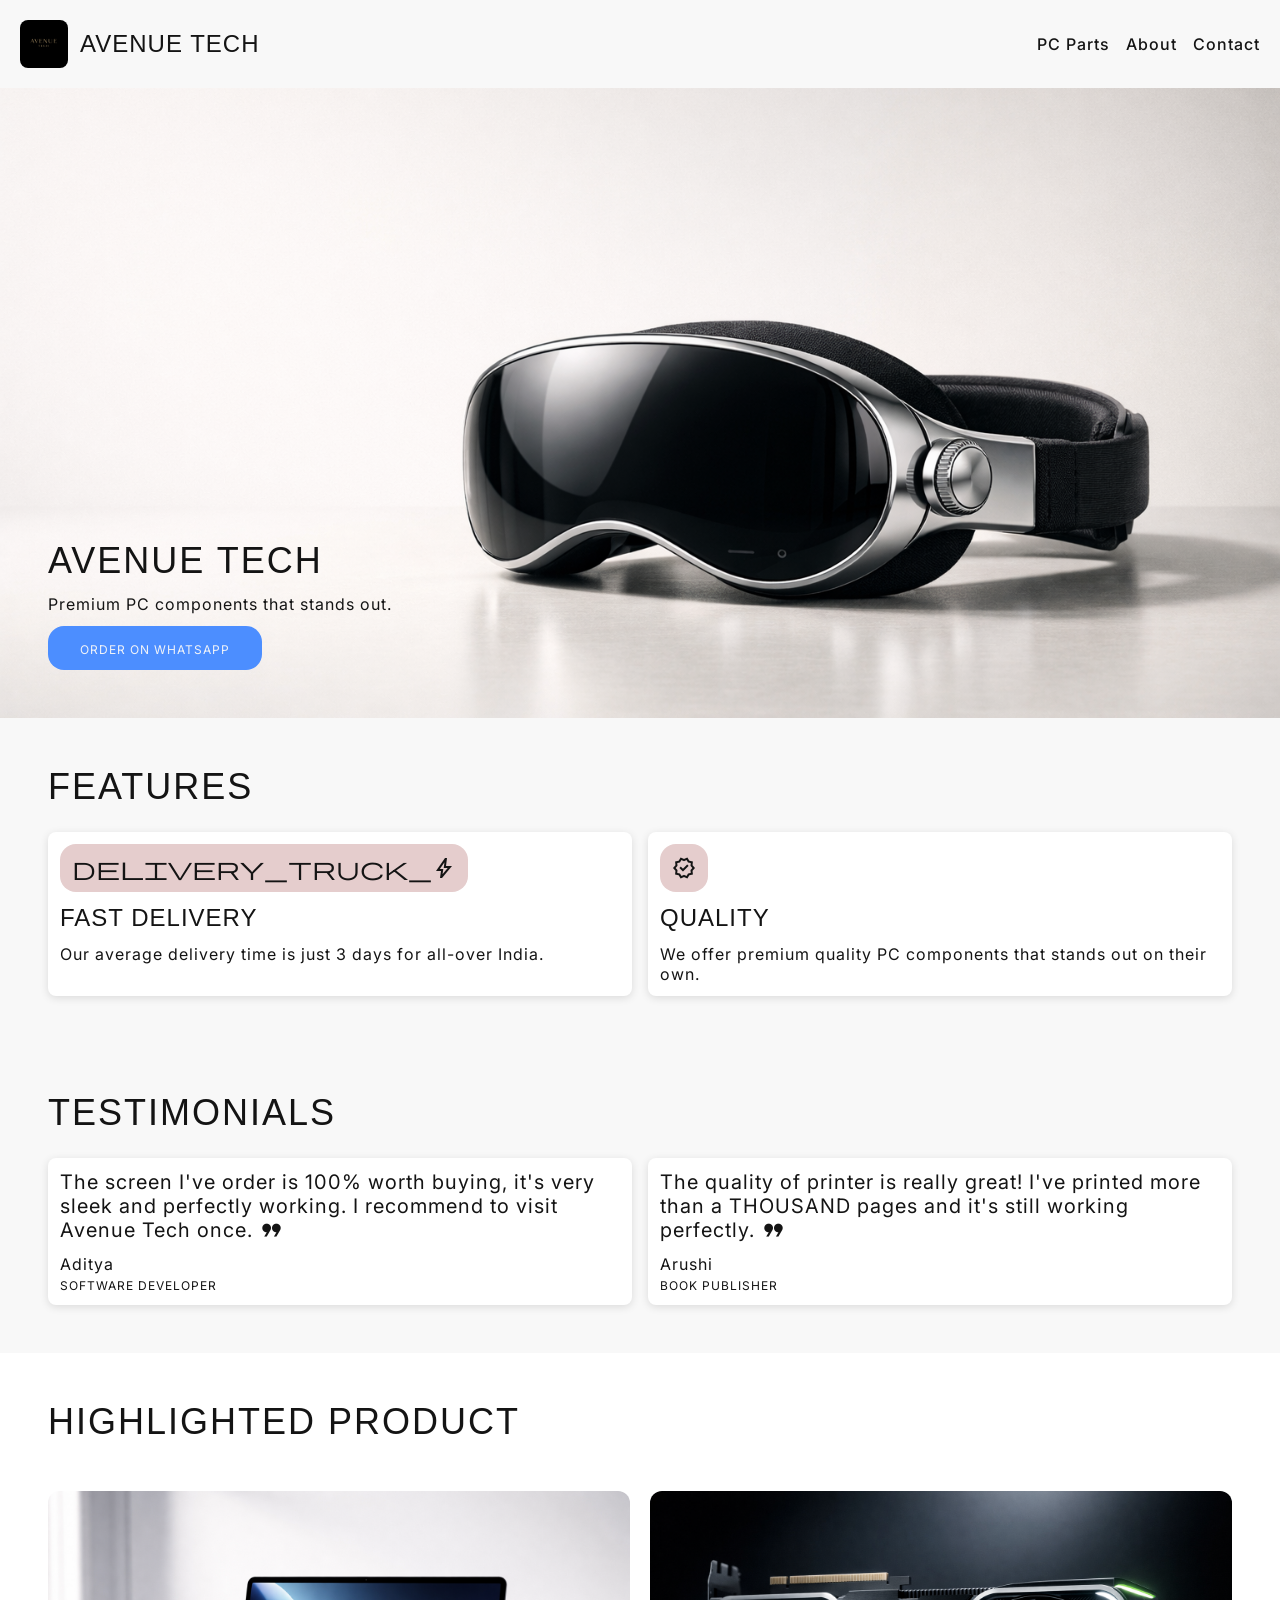
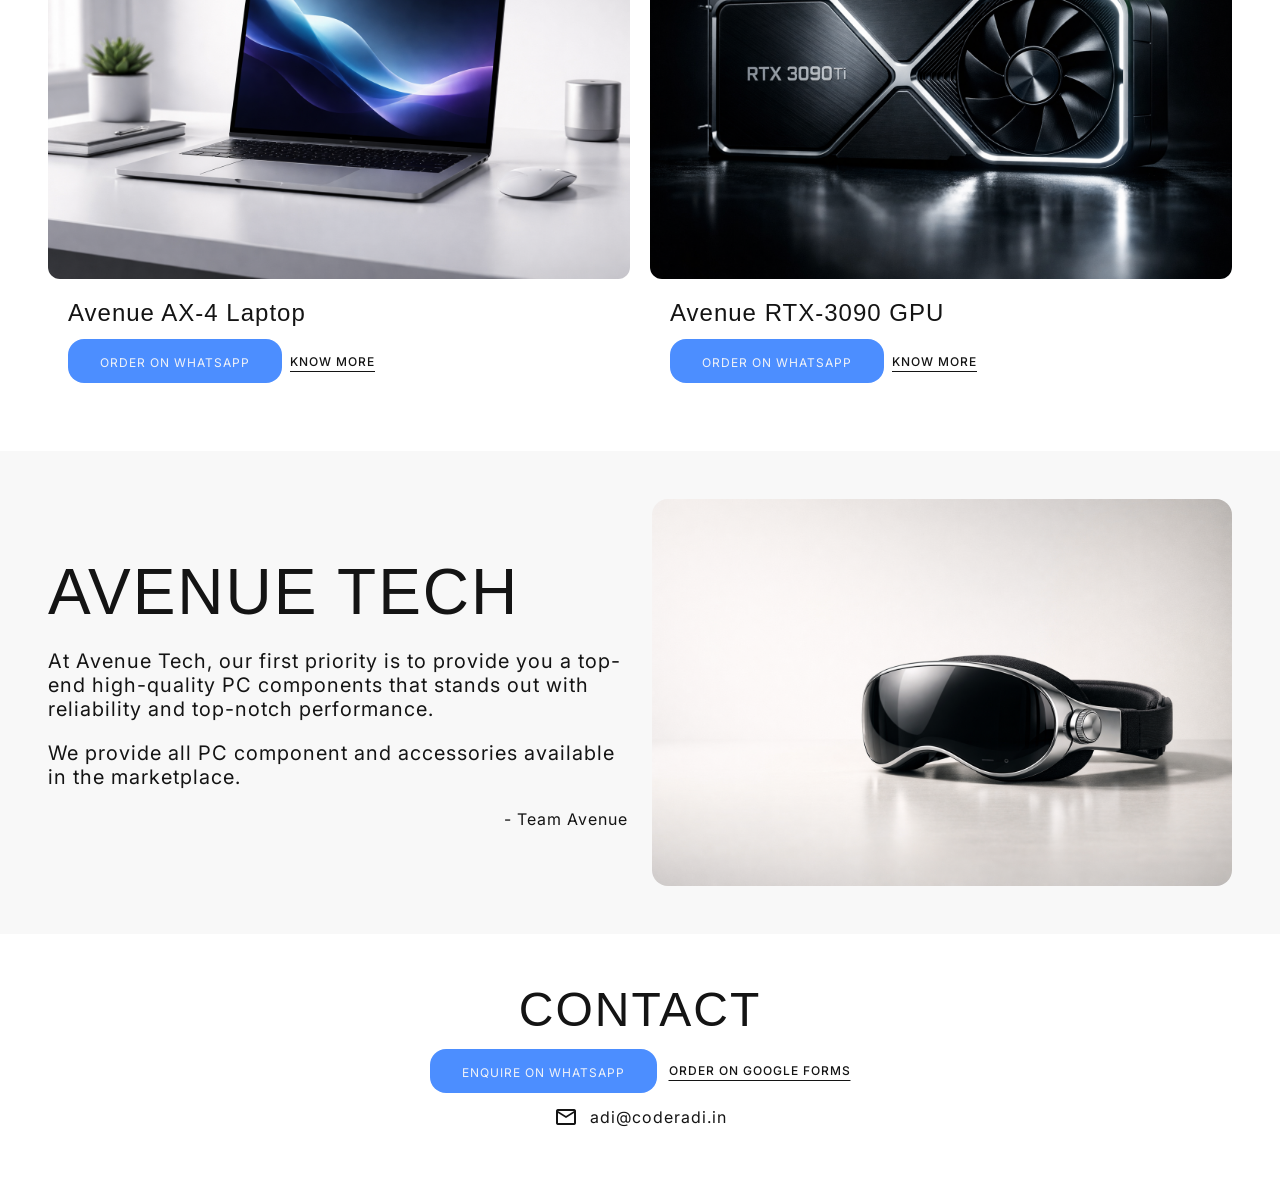
==== index.html @ 26269268 "Initialized project; Coded page-1. [UPDATE: 17.026.03.S1]" ====
<!DOCTYPE html>
<html lang="en">

<head>
    <meta charset="UTF-8">
    <meta name="viewport" content="width=device-width, initial-scale=1.0">


    <title>Avenue Tech &bull; Premium PC components that stands out.</title>

    <link rel="stylesheet" href="base.css">
    <link rel="stylesheet" href="index.css">
</head>

<body>
    <header class="header">
        <section class="section p-20 row h-sb">
            <a href="index.html" class="link row gap-12">
                <img src="assets/logo.png" alt="Avenue Tech" class="logo">
                <h3 class="h3 uppercase">avenue tech</h3>
            </a>

            <ul class="list row gap-16">
                <li><a href="pc-parts.html" class="link">PC Parts</a></li>
                <li><a href="#about" class="link">About</a></li>
                <li><a href="#contact" class="link">Contact</a></li>
            </ul>
        </section>
    </header>

    <main class="main">
        <section class="hero">
            <section class="section p-48 column h-en gap-12">
                <h1 class="h1">avenue tech</h1>
                <p class="para">Premium PC components that stands out.</p>

                <a target="_blank"
                    href="https://wa.me/9044791312/?text='Hi, I want to customize the demo site [Avenue Tech] `TS-2601` for my business.'"
                    class="link btn fl pv-12 ph-32 rounded-16">
                    <span class="mini uppercase">Order on Whatsapp</span>
                </a>
            </section>
        </section>

        <section class="featured">
            <section class="section p-48 column gap-24">
                <h1 class="h1">Features</h1>

                <div class="grid gap-16">
                    <div class="feature bg-card column gap-12 p-12 rounded-8 shadow-sm">
                        <span class="symbol p-12 rounded-16">delivery_truck_bolt</span>
                        <h3 class="h3 uppercase">Fast delivery</h3>

                        <p class="para">Our average delivery time is just 3 days for all-over India.</p>
                    </div>

                    <div class="feature bg-card column gap-12 p-12 rounded-8 shadow-sm">
                        <span class="symbol p-12 rounded-16">verified</span>
                        <h3 class="h3 uppercase">Quality</h3>

                        <p class="para">We offer premium quality PC components that stands out on their own.</p>
                    </div>
                </div>
                </div>
            </section>
        </section>

        <section class="testimonials">
            <section class="section p-48 column gap-24">
                <h1 class="h1">Testimonials</h1>

                <div class="grid gap-16">
                    <div class="review bg-card column gap-12 p-12 rounded-8 shadow-sm">
                        <p class="para fs-20">The screen I've order is 100% worth buying, it's very sleek and perfectly
                            working. I recommend to visit Avenue Tech once. <span
                                class="symbol fl-icon">format_quote</span></p>

                        <div class="column gap-4">
                            <span class="text">Aditya</span>
                            <span class="mini uppercase">software developer</span>
                        </div>
                    </div>

                    <div class="review bg-card column gap-12 p-12 rounded-8 shadow-sm">
                        <p class="para fs-20">The quality of printer is really great! I've printed more than a THOUSAND
                            pages and it's still working perfectly. <span class="symbol fl-icon">format_quote</span></p>

                        <div class="column gap-4">
                            <span class="text">Arushi</span>
                            <span class="mini uppercase">book publisher</span>
                        </div>
                    </div>
                </div>
            </section>
        </section>

        <section class="highlighted bg-card">
            <section class="section p-48 column gap-48">
                <h1 class="h1">Highlighted Product</h1>

                <div class="grid gap-20">
                    <div class="product">
                        <div class="image-content rounded-12">
                            <img src="assets/highlight-1.png" alt="Avenue AX-4 Laptop" class="img">
                        </div>

                        <div class="text-content column gap-12 p-20">
                            <h3 class="h3">Avenue AX-4 Laptop</h3>

                            <div class="res-row gap-8">
                                <a target="_blank"
                                    href="https://wa.me/9044791312/?text='Hi, I want to customize the demo site [Avenue Tech] `TS-2601` for my business.'"
                                    class="link btn fl pv-12 ph-32 rounded-16">
                                    <span class="mini uppercase">order on whatsapp</span>
                                </a>

                                <span class="ulink mini uppercase knowMoreBtn">Know more</span>
                            </div>
                        </div>
                    </div>

                    <div class="product">
                        <div class="image-content rounded-12">
                            <img src="assets/highlight-2.png" alt="Avenue RTX-3090 GPU" class="img">
                        </div>

                        <div class="text-content column gap-12 p-20">
                            <h3 class="h3">Avenue RTX-3090 GPU</h3>

                            <div class="res-row gap-8">
                                <a target="_blank"
                                    href="https://wa.me/9044791312/?text='Hi, I want to customize the demo site [Avenue Tech] `TS-2601` for my business.'"
                                    class="link btn fl pv-12 ph-32 rounded-16">
                                    <span class="mini uppercase">order on whatsapp</span>
                                </a>

                                <span class="ulink mini uppercase knowMoreBtn">Know more</span>
                            </div>
                        </div>
                    </div>
                </div>
            </section>
        </section>

        <section class="about" id="about">
            <section class="section grid gap-24 p-48">
                <div class="text-content column gap-20 h-center">
                    <h1 class="h1 fs-64">Avenue Tech</h1>

                    <p class="para fs-20">At Avenue Tech, our first priority is to provide you a top-end high-quality PC
                        components that stands out with reliability and top-notch performance.</p>

                    <p class="para fs-20">We provide all PC component and accessories available in the marketplace.</p>

                    <span class="text text-right">- Team Avenue</span>
                </div>

                <div class="image-content rounded-16">
                    <img src="assets/hero.png" alt="Avenue Tech" class="img rounded-16">
                </div>
            </section>
        </section>

        <section class="contact bg-card" id="contact">
            <section class="section p-48 column gap-12 center text-center">
                <h1 class="h1 fs-48">contact</h1>

                <div class="res-row center gap-12">
                    <a target="_blank"
                        href="https://wa.me/9044791312/?text='Hi, I want to customize the demo site [Avenue Tech] `TS-2601` for my business.'"
                        class="link btn fl pv-12 ph-32 rounded-16">
                        <span class="mini uppercase">enquire on whatsapp</span>
                    </a>

                    <span class="ulink mini uppercase">order on Google Forms</span>
                </div>

                <a href="mailto:adi@coderadi.in" class="link highlight row gap-12">
                    <span class="symbol">mail</span>
                    <span class="text">adi@coderadi.in</span>
                </a>
            </section>
        </section>
    </main>
</body>

</html>
---- base.css ----
/* ================================================== */
/* IMPORTS */
/* ================================================== */

@import url('https://fonts.googleapis.com/css2?family=Inter:ital,opsz,wght@0,14..32,100..900;1,14..32,100..900&family=Iosevka+Charon:ital,wght@0,300;0,400;0,500;0,700;1,300;1,400;1,500;1,700&display=swap');
@import url("https://fonts.googleapis.com/css2?family=Material+Symbols+Outlined:opsz,wght,FILL,GRAD@20..48,100..700,0..1,-50..200");

/* ================================================== */
/* KEYFRAMES */
/* ================================================== */

@keyframes animatedArrowAnimation {
    0%, 100% { transform: translateY(0) }
    50% { transform: translateY(-48px) }
}

.animated-arrow {
    position: fixed;
    bottom: 20px;
    left: 50%;
    right: 50%;
    animation: animatedArrowAnimation 2s cubic-bezier(0.7,0.1,0.5,0.9) infinite;
}

/* ================================================== */
/* BASIC */
/* ================================================== */

:root {
    --color-bg-main: #F8F8F8;
    --color-bg-card: #FFFFFF;

    --color-text-main: #141414;
    --color-text-alt: #636363;
    
    --color-accent-main: #4C8EFF;
    --color-accent-alt: #7C8EFF;

    --color-border: #E5CDCD;
}

* {
    margin: 0;
    padding: 0;
    font-family: "Inter", sans-serif;
    box-sizing: border-box;
    letter-spacing: 1px;
}

*::-webkit-scrollbar { display: none; }

*::selection {
    background-color: var(--color-accent-main);
    color: var(--color-text-main);
}

/* ================================================== */
/* CONTAINERS */
/* ================================================== */

body {
    background-color: var(--color-bg-main);
    color: var(--color-text-main);
    min-height: 100vh;
}

html { scroll-behavior: smooth; }

.section {
    max-width: 1696px;
    height: 100%;
    width: 100%;
    margin: 0 auto;
}

@media (max-width: 568px) {
    .section { padding: 20px !important; }
}

/* ================================================== */
/* DISPLAY */
/* ================================================== */

.hidden { display: none; }
.flex { display: flex; }
.grid { display: grid; }

/* ================================================== */
/* FLEX */
/* ================================================== */

.row {
    display: flex;
    align-items: center;
}

.column {
    display: flex;
    flex-direction: column;
}

.res-row {
    display: flex;
    align-items: center;
    flex-wrap: wrap;
}

.v-center { align-items: center; }
.v-en { align-items: end; }
.v-st { align-items: start; }
.h-center { justify-content: center; }
.h-en { justify-content: end; }
.h-se { justify-content: space-evenly; }
.h-sb { justify-content: space-between; }
.center { display: flex; align-items: center; justify-content: center; }

/* ================================================== */
/* GRID */
/* ================================================== */

.cols-1 { grid-template-columns: repeat(1, minmax(0, 1fr)); }
.cols-2 { grid-template-columns: repeat(2, minmax(0, 1fr)); }
.cols-3 { grid-template-columns: repeat(3, minmax(0, 1fr)); }
.cols-4 { grid-template-columns: repeat(4, minmax(0, 1fr)); }
.rows-1 { grid-template-rows: repeat(1, minmax(0, 1fr)); }
.rows-2 { grid-template-rows: repeat(2, minmax(0, 1fr)); }
.rows-3 { grid-template-rows: repeat(3, minmax(0, 1fr)); }

/* ================================================== */
/* GAP */
/* ================================================== */

.gap-4 { gap: 4px; }
.gap-8 { gap: 8px; }
.gap-12 { gap: 12px; }
.gap-16 { gap: 16px; }
.gap-20 { gap: 20px; }
.gap-24 { gap: 24px; }
.gap-32 { gap: 32px; }
.gap-40 { gap: 40px; }
.gap-48 { gap: 48px; }
.gap-64 { gap: 64px; }
.gap-96 { gap: 96px; }

/* ================================================== */
/* SPACING */
/* ================================================== */

.m-4 { margin: 4px; }
.m-8 { margin: 8px; }
.m-12 { margin: 12px; }
.m-16 { margin: 16px; }
.m-20 { margin: 20px; }
.m-24 { margin: 24px; }
.m-32 { margin: 32px; }
.m-auto { margin: auto; }
.mx-auto { margin: 0 auto;}

.mv-4 { margin-top: 4px 0; }
.mv-8 { margin-top: 8px 0; }
.mv-12 { margin-top: 12px 0; }
.mv-16 { margin-top: 16px 0; }
.mv-20 { margin-top: 20px 0; }
.mv-24 { margin-top: 24px 0; }
.mv-32 { margin-top: 32px 0; }

.mh-4 { margin-bottom: 0 4px; }
.mh-8 { margin-bottom: 0 8px; }
.mh-12 { margin-bottom: 0 12px; }
.mh-16 { margin-bottom: 0 16px; }
.mh-20 { margin-bottom: 0 20px; }
.mh-24 { margin-bottom: 0 24px; }
.mh-32 { margin-bottom: 0 32px; }

.p-4 { padding: 4px; }
.p-8 { padding: 8px; }
.p-12 { padding: 12px; }
.p-16 { padding: 16px; }
.p-20 { padding: 20px; }
.p-24 { padding: 24px; }
.p-32 { padding: 32px; }
.p-48 { padding: 48px; }
.p-96 { padding: 96px; }

.ph-4 { padding-left: 4px; padding-right: 4px; }
.ph-8 { padding-left: 8px; padding-right: 8px; }
.ph-12 { padding-left: 12px; padding-right: 12px; }
.ph-16 { padding-left: 16px; padding-right: 16px; }
.ph-20 { padding-left: 20px; padding-right: 20px; }
.ph-24 { padding-left: 24px; padding-right: 24px; }
.ph-32 { padding-left: 32px; padding-right: 32px; }

.pv-4 { padding-top: 4px; padding-bottom: 4px; }
.pv-8 { padding-top: 8px; padding-bottom: 8px; }
.pv-12 { padding-top: 12px; padding-bottom: 12px; }
.pv-16 { padding-top: 16px; padding-bottom: 16px; }
.pv-20 { padding-top: 20px; padding-bottom: 20px; }
.pv-24 { padding-top: 24px; padding-bottom: 24px; }
.pv-32 { padding-top: 32px; padding-bottom: 32px; }

/* ================================================== */
/* SIZE */
/* ================================================== */

.w-auto { width: auto; }
.w-full { width: 100%; }
.w-fit { width: fit-content; }
.h-auto { height: auto; }
.h-full { height: 100%; }
.h-screen { height: 100vh; }
.min-h-screen { min-height: 100vh; }

/* ================================================== */
/* TYPOGRAPHY */
/* ================================================== */

.text-left { text-align: left; }
.text-center { text-align: center; }
.text-right { text-align: right; }
.uppercase { text-transform: uppercase; }
.capitalize { text-transform: capitalize; }
.normal-case { text-transform: none; }

.fs-12 { font-size: 12px !important; }
.fs-16 { font-size: 16px !important; }
.fs-20 { font-size: 20px !important; }
.fs-24 { font-size: 24px !important; }
.fs-32 { font-size: 32px !important; }
.fs-36 { font-size: 36px !important; }
.fs-48 { font-size: min(48px, 15vw) !important; }
.fs-64 { font-size: min(64px, 20vw) !important; }
.fs-96 { font-size: min(96px, 22vw) !important; }
.fs-128 { font-size: min(128px, 25vw) !important; }

.fw-400 { font-weight: 400; }
.fw-500 { font-weight: 500; }
.fw-600 { font-weight: 600; }
.fw-700 { font-weight: 700; }

.text-muted { color: var(--color-text-alt); }

.fn-inter { font-family: "Inter", sans-serif; }
.fn-ioc { font-family: "Iosevka Charon", sans-serif; }

.h1 {
    font-family: "Iosevka Charon", sans-serif;
    font-weight: normal;
    text-transform: uppercase;
    font-size: 36px;
    letter-spacing: 2px;
}

.h2 {
    font-family: "Iosevka Charon", sans-serif;
    font-weight: 400;
    text-transform: uppercase;
    font-size: 32px;
    letter-spacing: 2px;
}

.h2-lw {
    font-family: "Iosevka Charon", sans-serif;
    font-weight: 400;
    font-size: 32px;
    letter-spacing: 2px;
}

.h3 {
    font-family: "Iosevka Charon", sans-serif;
    font-weight: 400;
    font-size: 24px;
    letter-spacing: 1px;
}

.text, .para {
    font-weight: 400;
    font-size: 16px;
    letter-spacing: 1px;
}

.mini {
    font-weight: 400;
    font-size: 12px;
    letter-spacing: 1px;
}

.title {
    font-weight: 500;
    text-transform: uppercase;
    letter-spacing: 2px;
}

.highlight { color: var(--color-accent-alt); }

/* ================================================== */
/* BORDER */
/* ================================================== */

.border { border: 1px solid var(--color-border); }
.rounded-4 { border-radius: 4px; }
.rounded-8 { border-radius: 8px; }
.rounded-12 { border-radius: 12px; }
.rounded-16 { border-radius: 16px; }
.rounded-full { border-radius: 9999px; }

/* ================================================== */
/* EFFECTS */
/* ================================================== */

.shadow-sm { box-shadow: 0 2px 8px rgb(0 0 0 / 0.12); }
.shadow-md { box-shadow: 0 8px 24px rgb(0 0 0 / 0.16); }
.shadow-lg { box-shadow: 0 16px 40px rgb(0 0 0 / 0.2); }

/* ================================================== */
/* COLORS */
/* ================================================== */

.bg-main { background-color: var(--color-bg-main); }
.bg-card { background-color: var(--color-bg-card); }

/* ================================================== */
/* INPUTS */
/* ================================================== */

.input {
    background-color: var(--color-surface-alt);
    color: var(--color-text-main);
    border: 1px solid var(--color-border);
    padding: 8px;
    border-radius: 8px;
    outline: none;
}

textarea.input {
    height: 148px;
    resize: vertical;
}

.btn {
    background-color: transparent;
    cursor: pointer;
    border: none;
    text-align: center;
    width: fit-content;
}

.ot {
    border: 1px solid var(--color-border);
    color: var(--color-text-main);
}

.fl {
    background-color: var(--color-accent-main);
    color: #F1F3F8 !important;
    transition: background-color 0.4s ease-in-out;
}
.fl:hover { background-color: var(--color-accent-alt); }

.icon-ot {
    display: flex;
    align-items: center;
    justify-content: center;
    gap: 8px;
    border: 1px solid var(--color-border);
    color: var(--color-text-main);
}

.icon-fl {
    display: flex;
    align-items: center;
    justify-content: center;
    gap: 8px;
    background-color: var(--color-accent-main);
    color: #F1F3F8 !important;
    transition: background-color 0.4s ease-in-out;
}
.icon-fl:hover { background-color: var(--color-accent-alt); }

/* ================================================== */
/* LINKS */
/* ================================================== */

.link {
    text-decoration: none;
    font-weight: 500;
    color: var(--color-text-main);
    cursor: pointer;
}

.ulink {
    text-decoration: underline;
    font-weight: 500;
    color: var(--color-text-main);
    cursor: pointer;
    text-underline-offset: 5px;
}

/* ================================================== */
/* IMAGES */
/* ================================================== */

.img {
    width: 100%;
    height: auto;
    vertical-align: bottom;
}

.logo {
    width: 48px;
    height: 48px;
    object-fit: cover;
    aspect-ratio: 1 / 1;
    border-radius: 8px;
}

.icon {
    width: 24px;
    height: 24px;
    object-fit: cover;
    vertical-align: bottom;
}

.symbol {
  font-family: 'Material Symbols Outlined';
  font-weight: normal;
  font-style: normal;
  font-size: 24px;
  display: inline-block;
  line-height: 1;
  text-transform: none;
  letter-spacing: normal;
  word-wrap: normal;
  white-space: nowrap;
  direction: ltr;
  vertical-align: bottom;
}

.fl-icon {font-variation-settings: 'FILL' 1, 'wght' 700, 'GRAD' 0, 'opsz' 48;}

/* ================================================== */
/* OTHER ELEMENTS */
/* ================================================== */

.divider { border: 1px solid var(--color-border); }
.divider-l { border: 2px solid var(--color-border); }

.disabled {
    background-color: var(--color-border);
    color: var(--color-text-alt);
    cursor: not-allowed;
    opacity: 0.6;
}

.disabled-alt {
    color: var(--color-text-alt);
    cursor: not-allowed;
    opacity: 0.6;
}

.list { list-style-type: none; }
.no-list { list-style-position: inside; }
---- index.css ----
/* ================================================== */
/* HERO */
/* ================================================== */

.hero {
    height: 70vh;
    background-image: url('./assets/hero.png');
    background-size: cover;
    background-position: center;
}

/* ================================================== */
/* FEATURED */
/* ================================================== */

.featured .grid {
    grid-template-columns: repeat(auto-fit, minmax(260px, 1fr));
}

.featured .feature .symbol {
    background-color: var(--color-border);
    width: fit-content;
}

/* ================================================== */
/* TESTIMONIALS */
/* ================================================== */

.testimonials .grid {
    grid-template-columns: repeat(auto-fit, minmax(min(400px, 100%), 1fr));
}

/* ================================================== */
/* HIGHLIGHT */
/* ================================================== */

.highlighted .grid { grid-template-columns: repeat(auto-fit, minmax(min(400px, 100%), 1fr)); }
.highlighted .product .image-content { overflow: hidden; }
.highlighted .product .img { transition: transform 0.3s ease-in-out; }
.highlighted .product:hover .img { transform: scale(1.05); }

/* ================================================== */
/* ABOUT */
/* ================================================== */

.about .grid { grid-template-columns: repeat(auto-fit, minmax(min(500px, 100%), 1fr)); }

/* ================================================== */
/* & RESPONSIVENESS */
/* ================================================== */

@media (max-width: 568px) {
    .header .h3 { display: none; }
    .header .list li:not(:first-child) { display: none; }
}
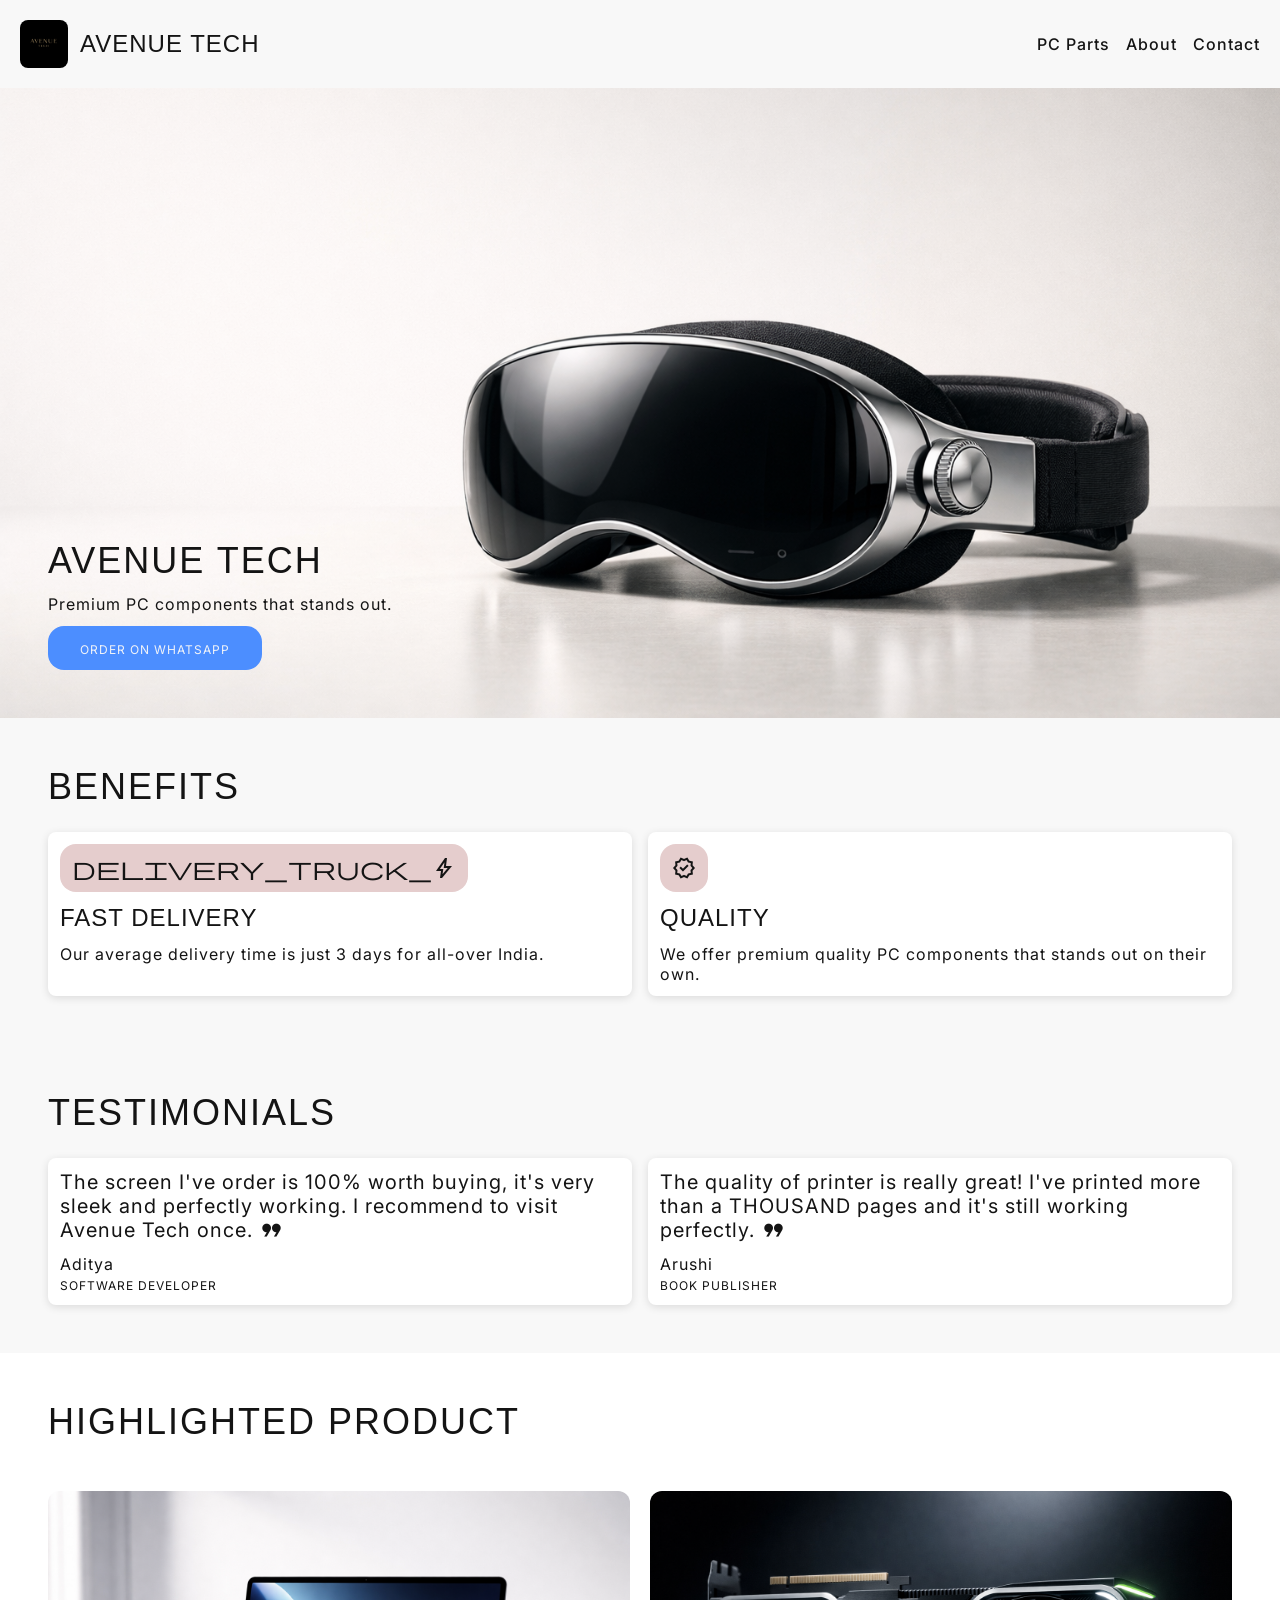
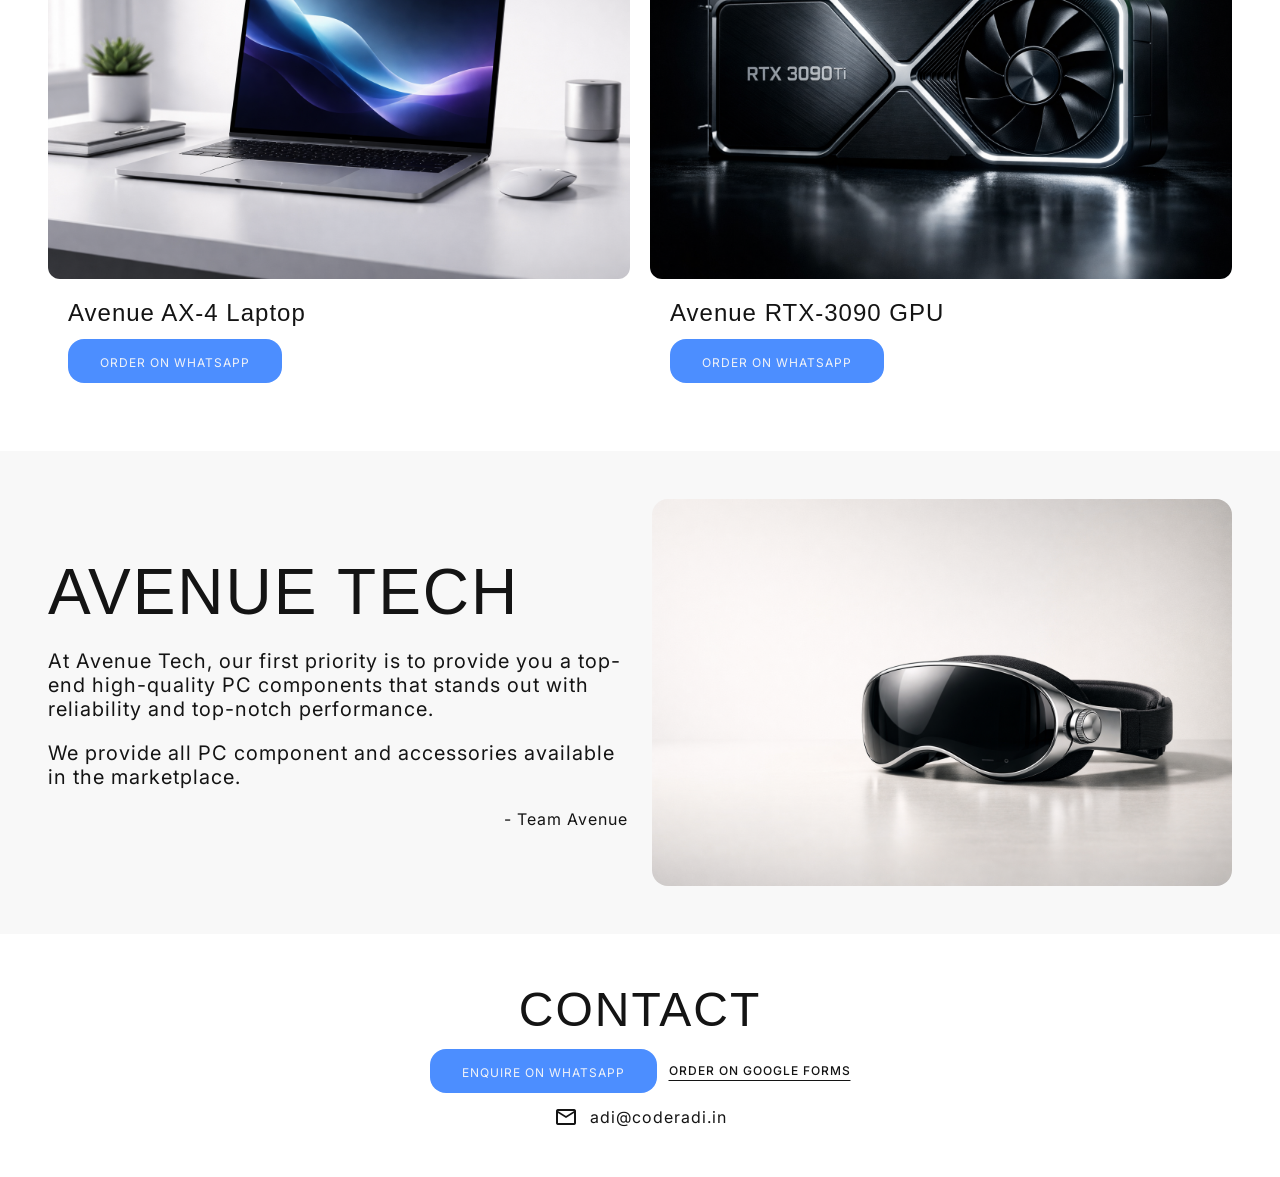
==== commit cfd6d58d: "Completed v1. [UPDATE: 18.026.03.S2]" ====
--- a/index.html
+++ b/index.html
@@ -5,8 +5,8 @@
     <meta charset="UTF-8">
     <meta name="viewport" content="width=device-width, initial-scale=1.0">
 
-
-    <title>Avenue Tech &bull; Premium PC components that stands out.</title>
+    <link rel="shortcut icon" href="assets/icon.ico" type="image/x-icon">
+    <title>Avenue Tech | Premium PC components that stands out.</title>
 
     <link rel="stylesheet" href="base.css">
     <link rel="stylesheet" href="index.css">
@@ -21,7 +21,7 @@
             </a>
 
             <ul class="list row gap-16">
-                <li><a href="pc-parts.html" class="link">PC Parts</a></li>
+                <li><a href="catalogue.html" class="link">PC Parts</a></li>
                 <li><a href="#about" class="link">About</a></li>
                 <li><a href="#contact" class="link">Contact</a></li>
             </ul>
@@ -44,7 +44,7 @@
 
         <section class="featured">
             <section class="section p-48 column gap-24">
-                <h1 class="h1">Features</h1>
+                <h1 class="h1">Benefits</h1>
 
                 <div class="grid gap-16">
                     <div class="feature bg-card column gap-12 p-12 rounded-8 shadow-sm">
@@ -101,6 +101,8 @@
                 <div class="grid gap-20">
                     <div class="product">
                         <div class="image-content rounded-12">
+                            <p class="para">The Avenue AX-4 Laptop comes with 16 GB RAM with core i5 U processor
+                                offering insane performance and 15 hours of battery backup.</p>
                             <img src="assets/highlight-1.png" alt="Avenue AX-4 Laptop" class="img">
                         </div>
 
@@ -113,14 +115,14 @@
                                     class="link btn fl pv-12 ph-32 rounded-16">
                                     <span class="mini uppercase">order on whatsapp</span>
                                 </a>
-
-                                <span class="ulink mini uppercase knowMoreBtn">Know more</span>
                             </div>
                         </div>
                     </div>
 
                     <div class="product">
                         <div class="image-content rounded-12">
+                            <p class="para">Built for elite gaming and cinematic rendering with uncompromising speed,
+                                cooling, and visual power.</p>
                             <img src="assets/highlight-2.png" alt="Avenue RTX-3090 GPU" class="img">
                         </div>
 
@@ -133,8 +135,6 @@
                                     class="link btn fl pv-12 ph-32 rounded-16">
                                     <span class="mini uppercase">order on whatsapp</span>
                                 </a>
-
-                                <span class="ulink mini uppercase knowMoreBtn">Know more</span>
                             </div>
                         </div>
                     </div>
--- a/base.css
+++ b/base.css
@@ -2,7 +2,7 @@
 /* IMPORTS */
 /* ================================================== */
 
-@import url('https://fonts.googleapis.com/css2?family=Inter:ital,opsz,wght@0,14..32,100..900;1,14..32,100..900&family=Iosevka+Charon:ital,wght@0,300;0,400;0,500;0,700;1,300;1,400;1,500;1,700&display=swap');
+@import url('https://fonts.googleapis.com/css2?family=Inter:ital,opsz,wght@0,14..32,100..900;1,14..32,100..900&family=Lato:ital,wght@0,300;0,400;0,500;0,700;1,300;1,400;1,500;1,700&display=swap');
 @import url("https://fonts.googleapis.com/css2?family=Material+Symbols+Outlined:opsz,wght,FILL,GRAD@20..48,100..700,0..1,-50..200");
 
 /* ================================================== */
@@ -37,6 +37,7 @@
     --color-accent-alt: #7C8EFF;
 
     --color-border: #E5CDCD;
+    --color-bg-transparent: #14141485;
 }
 
 * {
--- a/index.css
+++ b/index.css
@@ -31,12 +31,40 @@
 }
 
 /* ================================================== */
-/* HIGHLIGHT */
+/* HIGHLIGHTED */
 /* ================================================== */
 
-.highlighted .grid { grid-template-columns: repeat(auto-fit, minmax(min(400px, 100%), 1fr)); }
-.highlighted .product .image-content { overflow: hidden; }
+.highlighted .heading .para { max-width: 900px; }
+.highlighted .grid { grid-template-columns: repeat(auto-fit, minmax(min(500px, 100%), 1fr)); }
+
+.highlighted .product .image-content {
+    overflow: hidden;
+    position: relative;
+}
+
+.highlighted .product .image-content .para {
+    position: absolute;
+    bottom: 0;
+    z-index: 1;
+    
+    opacity: 0;
+    pointer-events: none;
+    
+    padding: 20px;
+    color: var(--color-bg-main);
+    background-color: var(--color-bg-transparent);
+    backdrop-filter: blur(3px);
+
+    transition: opacity 0.3s ease-in-out;
+}
+
 .highlighted .product .img { transition: transform 0.3s ease-in-out; }
+
+.highlighted .product:hover .image-content .para {
+    opacity: 1;
+    pointer-events: auto;
+}
+
 .highlighted .product:hover .img { transform: scale(1.05); }
 
 /* ================================================== */
